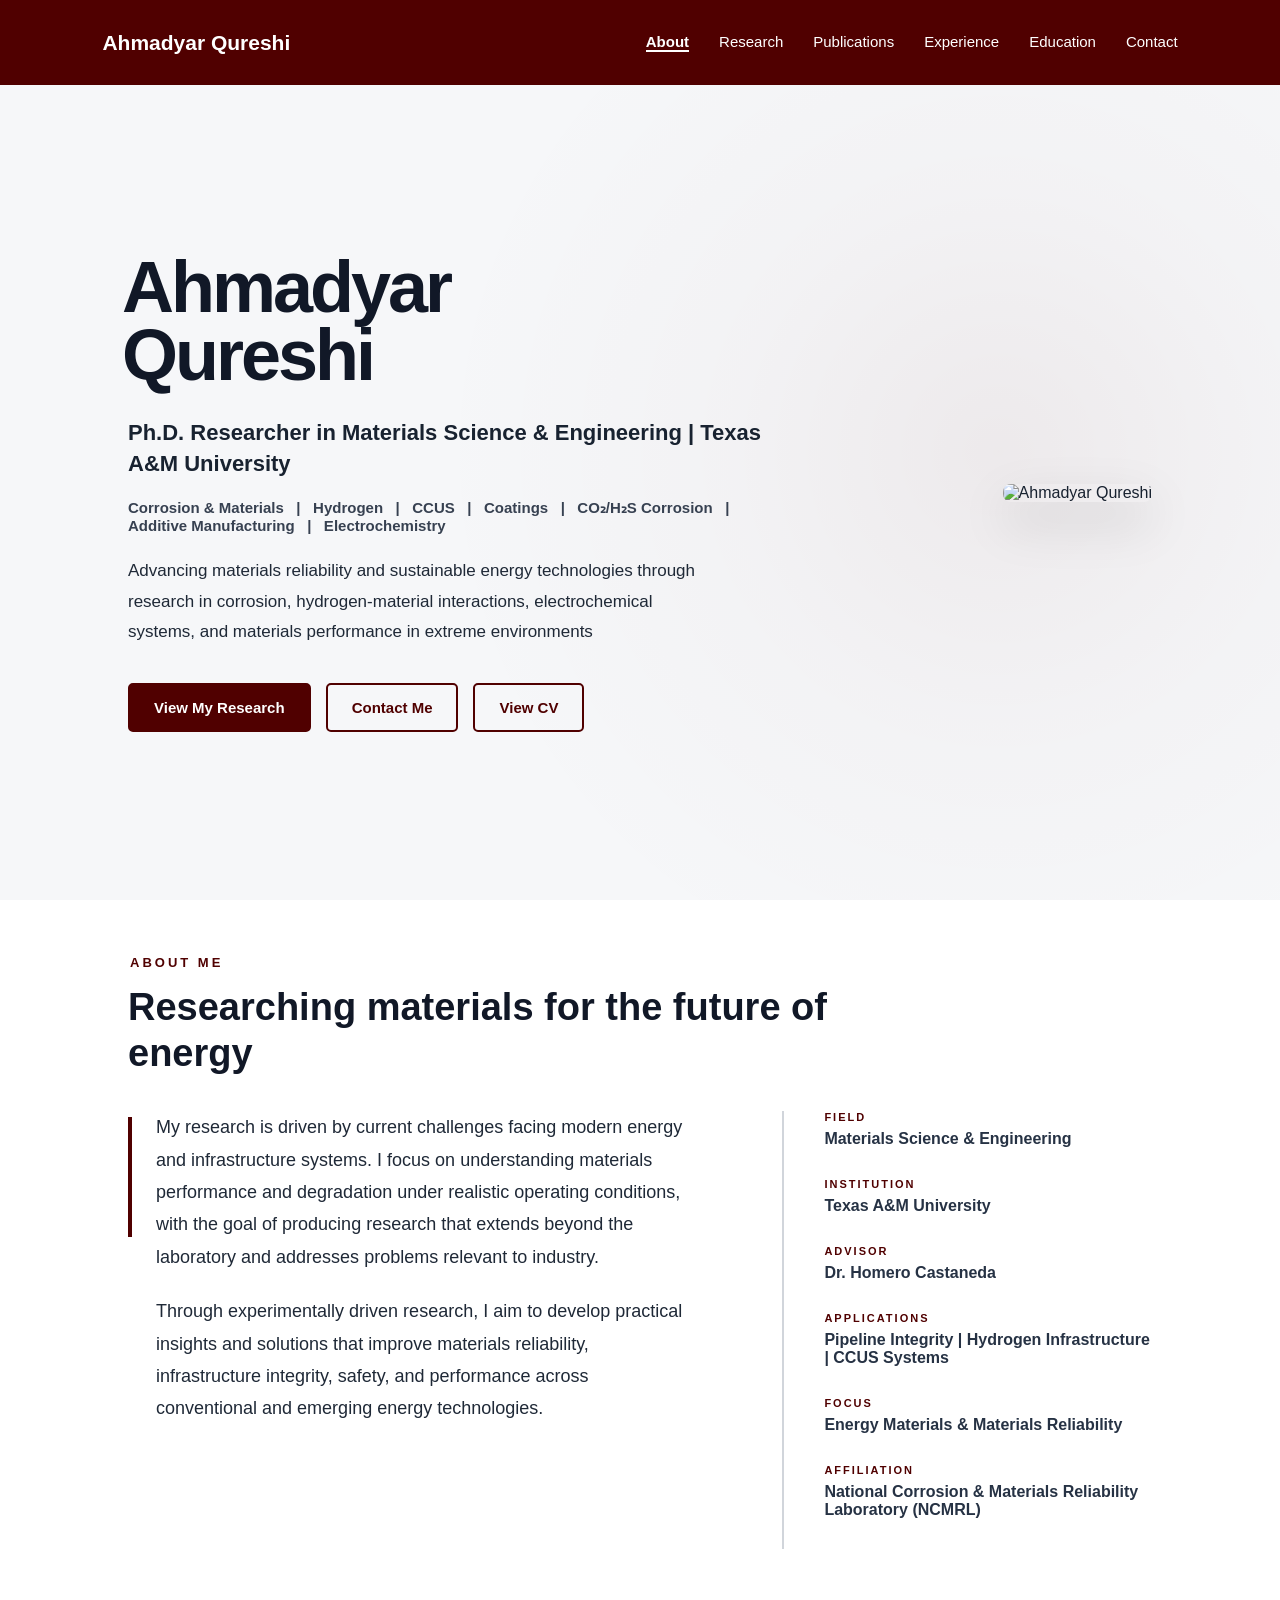
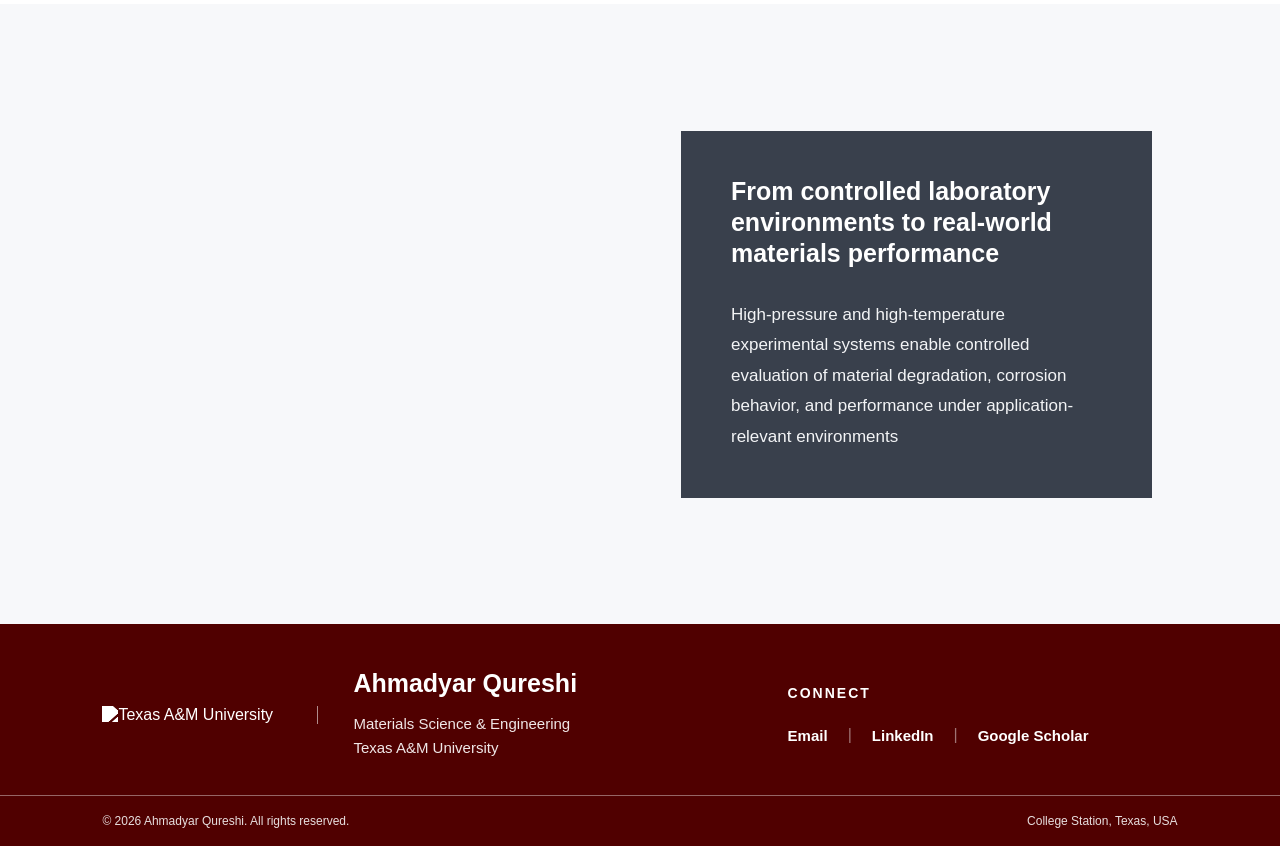
==== index.html @ 93cbf37c "Initial portfolio website" ====
<!DOCTYPE html>
<html lang="en">

<head>
    <meta charset="UTF-8">
    <meta name="viewport" content="width=device-width, initial-scale=1.0">

    <title>Ahmadyar Qureshi | Materials Science & Engineering</title>

    <link rel="stylesheet" href="style.css">
</head>

<body>

    <!-- Navigation -->
    <nav>
        <div class="logo">
    <a href="index.html">Ahmadyar Qureshi</a>
</div>

<div class="nav-links">
    <a href="#about" class="active">About</a>
    <a href="research.html">Research</a>
    <a href="publications.html">Publications</a>
    <a href="experience.html">Experience</a>
    <a href="education.html">Education</a>
    <a href="contact.html">Contact</a>
</div>
<button class="menu-toggle" onclick="toggleMenu()" aria-label="Open navigation menu">
    ☰
</button>
    </nav>


    <!-- Home / Hero Section -->
    <main class="hero">

        <div class="hero-text">

            

            <h1>Ahmadyar<br>Qureshi</h1>

            <h2>
                Ph.D. Researcher in Materials Science & Engineering | Texas A&M University
            </h2>

            

            <p class="fields">
                Corrosion & Materials &nbsp; | &nbsp;
                Hydrogen &nbsp; | &nbsp;
                CCUS &nbsp; | &nbsp;
                Coatings &nbsp; | &nbsp;
                CO₂/H₂S Corrosion &nbsp; | &nbsp;
                Additive Manufacturing &nbsp; | &nbsp;
                Electrochemistry
                 
            </p>

            <p class="description">
                Advancing materials reliability and sustainable energy
                technologies through research in corrosion, hydrogen-material
                interactions, electrochemical systems, and materials performance
                in extreme environments
            </p>

            <div class="buttons">
    <a href="research.html" class="primary-button">View My Research</a>

    <a href="contact.html" class="secondary-button">Contact Me</a>

    <a href="documents/Ahmadyar-Qureshi-CV.pdf"
       class="secondary-button"
       target="_blank">
        View CV
    </a>
</div>

        </div>


        <div class="hero-image">
            <img src="images/profile.jpg.jpeg"
                 alt="Ahmadyar Qureshi">
        </div>

    </main>
<!-- About Section -->
<section id="about" class="about">

    <div class="section-heading">
        <p class="section-label">ABOUT ME</p>
        <h2>Researching materials for the future of energy</h2>
    </div>

   <div class="about-content">

    <div class="about-main">

        <div class="about-statement">
            <p>
                My research is driven by current challenges facing modern energy and
                infrastructure systems. I focus on understanding materials performance
                and degradation under realistic operating conditions, with the goal of
                producing research that extends beyond the laboratory and addresses
                problems relevant to industry.
            </p>

            <p>
                Through experimentally driven research, I aim to develop practical insights
                and solutions that improve materials reliability, infrastructure integrity,
                safety, and performance across conventional and emerging energy technologies.
            </p>
        </div>

    </div>

        <div class="about-details">

            <div class="detail">
                <span>FIELD</span>
                <p>Materials Science & Engineering</p>
            </div>

            <div class="detail">
                <span>INSTITUTION</span>
                <p>Texas A&M University</p>
            </div>
<div class="detail">
    <span>ADVISOR</span>
    <p>Dr. Homero Castaneda</p>
</div>
  <div class="detail">
    <span>APPLICATIONS</span>
    <p>Pipeline Integrity | Hydrogen Infrastructure | CCUS Systems</p>
</div>

<div class="detail">
    <span>FOCUS</span>
    <p>Energy Materials & Materials Reliability</p>
</div>

<div class="detail">
    <span>AFFILIATION</span>
    <p>
        <a href="https://www.tamucorrosionlab.com/"
           target="_blank"
           rel="noopener noreferrer"
           class="affiliation-link">
            National Corrosion & Materials Reliability Laboratory (NCMRL)
        </a>
    </p>
</div>
    </div>

</section>
<section class="industry-feature">

    <div class="industry-overlay">

        

        <h2>
            From controlled laboratory environments to real-world materials performance
        </h2>

        <p class="industry-description">
            High-pressure and high-temperature experimental systems enable controlled
    evaluation of material degradation, corrosion behavior, and performance
    under application-relevant environments
        </p>

    </div>

</section>
<!-- Footer -->
<footer class="footer">

    <div class="footer-main">

        <div class="footer-brand">

            <div class="footer-logo">
                <img src="images/tamu-logo.png" alt="Texas A&M University">
            </div>

            <div class="footer-brand-text">
                <h3>Ahmadyar Qureshi</h3>
                <p>Materials Science & Engineering</p>
                <p>Texas A&M University</p>
            </div>

        </div>

        <div class="footer-connect">

            <p class="footer-title">CONNECT</p>

            <div class="footer-links">

                <a href="mailto:ahmadyar@tamu.edu">
                    Email
                </a>

                <span>|</span>

                <a href="https://www.linkedin.com/in/ahmadyar-qureshi/"
                   target="_blank"
                   rel="noopener noreferrer">
                    LinkedIn
                </a>

                <span>|</span>

                <a href="https://scholar.google.com/citations?user=AeHmugYAAAAJ&hl=en"
                   target="_blank"
                   rel="noopener noreferrer">
                    Google Scholar
                </a>

            </div>

        </div>

    </div>

    <div class="footer-bottom">

        <p>© 2026 Ahmadyar Qureshi. All rights reserved.</p>

        <p>College Station, Texas, USA</p>

    </div>

</footer>

<script>
    function toggleMenu() {
        document.querySelector('.nav-links').classList.toggle('open');
    }
</script>
<button id="backToTop" aria-label="Back to top">↑</button>
<script>
const backToTop = document.getElementById("backToTop");

window.addEventListener("scroll", function () {
    if (window.scrollY > 400) {
        backToTop.classList.add("show");
    } else {
        backToTop.classList.remove("show");
    }
});

backToTop.addEventListener("click", function () {
    window.scrollTo({
        top: 0,
        behavior: "smooth"
    });
});
</script>
</body>
</html>
---- style.css ----
/* ---------- Basic Setup ---------- */

* {
    margin: 0;
    padding: 0;
    box-sizing: border-box;
}

html {
    scroll-behavior: smooth;
}

body {
    font-family: Arial, Helvetica, sans-serif;
    background: #f7f8fa;
    color: #182230;
}


/* ---------- Navigation ---------- */

nav {
    height: 85px;
    display: flex;
    align-items: center;
    justify-content: space-between;
    padding: 0 8%;
    background: #500000;
    color: white;
    border-bottom: 1px solid #e5e7eb;
}

.logo {
    font-size: 21px;
    font-weight: 700;
    color: #500000;
}

.nav-links {
    display: flex;
    gap: 30px;
}

.nav-links a {
    text-decoration: none;
    color: #374151;
    font-size: 15px;
    font-weight: 500;
    transition: 0.2s;
}

.nav-links a:hover {
    color: #500000;
}
.nav-links a.active {
    color: #500000;
    font-weight: 700;
}

/* ---------- Hero Section ---------- */

.hero {
    min-height: calc(100vh - 85px);
    display: flex;
    align-items: center;
    justify-content: space-between;
    padding: 70px 10%;
    gap: 80px;

    background:
        radial-gradient(
            circle at 78% 45%,
            rgba(80, 0, 0, 0.055) 0%,
            rgba(80, 0, 0, 0.02) 25%,
            transparent 52%
        ),
        #f6f7f9;
}
.hero-text {
    max-width: 650px;
    padding-left: 0;
}

.hero-text > * {
    margin-left: 0;
}
.intro {
    color: #500000;
    font-size: 14px;
    font-weight: 700;
    letter-spacing: 3px;
    margin-bottom: 15px;
}

.hero h1 {
    font-size: 72px;
    line-height: 0.95;
    letter-spacing: -3px;
    margin-bottom: 28px;
    color: #111827;
    transform: translateX(-6px);
}

.hero h2 {
    font-size: 22px;
    line-height: 1.4;
    font-weight: 600;
    margin-bottom: 20px;
}

.university {
    font-size: 18px;
    color: #500000;
    font-weight: 600;
    margin-bottom: 30px;
}

.fields {
    font-size: 15px;
    font-weight: 600;
    margin-bottom: 22px;
    color: #374151;
}

.description {
    max-width: 590px;
    font-size: 17px;
    line-height: 1.8;
    color: #1f2937;
}


/* ---------- Buttons ---------- */

.buttons {
    display: flex;
    gap: 15px;
    margin-top: 35px;
}

.buttons a {
    text-decoration: none;
    padding: 14px 24px;
    border-radius: 5px;
    font-size: 15px;
    font-weight: 600;
}

.primary-button {
    background: #500000;
    color: white;
    border: 2px solid #500000;
}

.primary-button:hover {
    background: #730000;
    border-color: #730000;
}

.secondary-button {
    color: #500000;
    border: 2px solid #500000;
}

.secondary-button:hover {
    background: #500000;
    color: white;
}


/* ---------- Profile Image ---------- */

.hero-image {
    flex-shrink: 0;
}

.hero-image img {
    width: 390px;
    height: 500px;
    object-fit: cover;
    object-position: center top;
    border-radius: 8px;
    box-shadow: 0 20px 50px rgba(0, 0, 0, 0.15);
}
/* ---------- About Section ---------- */

.about {
    background: white;
    padding: 55px 10%;
}
.about-statement {
    position: relative;
    padding-left: 28px;
}

.about-statement::before {
    content: "";
    position: absolute;
    left: 0;
    top: 6px;
    width: 4px;
    height: 120px;
    background: #500000;
}
.section-heading {
    max-width: 750px;
    margin-bottom: 35px;
}

.section-label {
    color: #500000;
    font-size: 13px;
    font-weight: 700;
    letter-spacing: 3px;
    margin-bottom: 15px;
}

.section-heading h2 {
    font-size: 38px;
    line-height: 1.2;
    color: #111827;
}

.about-content {
    display: grid;
    grid-template-columns: 1.5fr 1fr;
    gap: 100px;
}

.about-main p {
    font-size: 18px;
    line-height: 1.8;
    color: #1f2937;
    margin-bottom: 22px;
}

.about-details {
    border-left: 2px solid #e5e7eb;
    padding-left: 40px;
}

.detail {
    margin-bottom: 30px;
}

.detail span {
    display: block;
    color: #500000;
    font-size: 11px;
    font-weight: 700;
    letter-spacing: 2px;
    margin-bottom: 7px;
}

.detail p {
    font-size: 16px;
    font-weight: 600;
    color: #263244;
    
}
/* ===== INDUSTRIAL RESEARCH FEATURE ===== */

.industry-feature {
    min-height: 620px;
    background-image: url("images/industrial-research.jpeg");
    background-size: cover;
    background-position: center;
    position: relative;
    display: flex;
    align-items: center;
    justify-content: flex-end;
    padding: 70px 10%;
}

.industry-overlay {
    width: 52%;
    max-width: 700px;
    background: rgba(17, 24, 39, 0.86);
    padding: 55px 60px;
    color: white;
}

.industry-label {
    color: #ffffff;
    font-size: 12px;
    font-weight: 700;
    letter-spacing: 3px;
    margin-bottom: 18px;
}
.industry-overlay h2 {
    font-size: 25px;
    line-height: 1.25;
    margin-bottom: 30px;
    color: white;
}
.industry-overlay {
    width: 46%;
    max-width: 620px;
    background: rgba(17, 24, 39, 0.82);
    padding: 45px 50px;
    color: white;
}

.industry-description {
    font-size: 17px;
    line-height: 1.8;
    color: #f3f4f6;
}
/* ===== RESEARCH PAGE HERO ===== */

.research-hero {
    position: relative;
    min-height: 520px;
    overflow: hidden;
    background: #ffffff;
}

.research-hero-visual {
    position: absolute;
    inset: 0;
    z-index: 1;
}

.research-hero-visual img {
    width: 100%;
    height: 100%;
    object-fit: cover;
    object-position: center;
    display: block;
}

.research-hero-text {
    position: relative;
    z-index: 2;
    width: 42%;
    padding: 105px 0 80px 5%;
}

.research-hero-label {
    color: #500000;
    font-size: 12px;
    font-weight: 700;
    letter-spacing: 3px;
    margin-bottom: 16px;
}

.research-hero h1 {
    font-size: 58px;
    line-height: 1;
    color: #111827;
    margin-bottom: 24px;
}

.research-hero-text > p:last-child {
    max-width: 460px;
    font-size: 18px;
    line-height: 1.7;
    color: #1f2937;
}
/* ---------- Separate Page Header ---------- */

.logo a {
    text-decoration: none;
    color: #500000;
}

.page-header {
    padding: 120px 10% 80px;
    min-height: 420px;
    background: #f7f8fa;
}

.page-header h1 {
    font-size: 70px;
    color: #111827;
    margin: 10px 0 25px;
}

.page-header > p:last-child {
    max-width: 650px;
    font-size: 19px;
    line-height: 1.7;
    color: #5b6472;
}
/* ==================================================
   RESEARCH AREAS
================================================== */

.research-areas {
    padding: 65px 7% 35px;
    background: #ffffff;
}


/* Section Heading */

.research-areas-heading {
    margin-bottom: 34px;
}

.research-areas-heading h2 {
    font-size: 40px;
    line-height: 1.1;
    color: #111827;
    margin: 0;
}


/* ==================================================
   2 x 2 RESEARCH GRID
================================================== */

.research-focus-grid {
    display: grid;
    grid-template-columns: repeat(2, 1fr);

    border-top: 1px solid #d7dce2;
    border-bottom: 1px solid #d7dce2;
}


/* Individual Research Area */

.research-focus-card {
    position: relative;

    min-height: 330px;

    padding: 55px 65px 48px 0;

    display: flex;
    flex-direction: column;

    overflow: hidden;
}


/* Right Column */

.research-focus-card:nth-child(even) {
    padding-left: 65px;

    border-left: 1px solid #d7dce2;
}


/* Divider Between Top and Bottom Rows */

.research-focus-card:nth-child(1),
.research-focus-card:nth-child(2) {
    border-bottom: 1px solid #d7dce2;
}


/* ==================================================
   MAROON ACCENT
================================================== */

.research-focus-card::before {
    content: "";

    display: block;

    width: 60px;
    height: 4px;

    background: #500000;

    margin-bottom: 32px;
}


/* ==================================================
   LARGE BACKGROUND NUMBERS
================================================== */

.focus-number {
    position: absolute;

    top: 25px;
    right: 45px;

    font-size: 92px;
    line-height: 1;

    font-weight: 700;

    color: rgba(80, 0, 0, 0.055);

    pointer-events: none;
}


/* ==================================================
   RESEARCH AREA TITLES
================================================== */
.focus-description {
    position: relative;
    z-index: 1;
    max-width: 570px;

    font-size: 16px;
    line-height: 1.65;
    font-weight: 400;

    color: #1f2937;

    margin: 0 0 20px;
}
.research-focus-card h3 {
    position: relative;
    z-index: 1;

    max-width: 620px;

    font-size: 30px;
    line-height: 1.18;

    font-weight: 700;

    color: #182230;

    margin: 0 0 28px;
}


/* ==================================================
   TECHNICAL KEYWORDS
================================================== */

.focus-keywords {
    position: relative;
    z-index: 1;
    max-width: 650px;

    font-size: 15px;
    line-height: 1.8;
    font-weight: 600;

    color: #1f2937;

    margin-bottom: 28px;
}

.focus-keywords span {
    color: #500000;
    margin: 0 7px;
}

/* ==================================================
   EXPLORE RESEARCH LINK
================================================== */

.selected-work-link {
    position: relative;
    z-index: 1;

    display: inline-flex;
    align-items: center;

    width: fit-content;

    margin-top: auto;

    color: #500000;

    font-size: 13px;
    font-weight: 700;

    letter-spacing: 1.5px;
    text-transform: uppercase;

    text-decoration: none;

    transition:
        transform 0.2s ease,
        opacity 0.2s ease;
}

.selected-work-link:hover {
    transform: translateX(5px);
    opacity: 0.7;
}


/* Smooth Scroll */

html {
    scroll-behavior: smooth;
}


/* ==================================================
   RESEARCH AREAS RESPONSIVE
================================================== */

@media screen and (max-width: 900px) {

    .research-areas {
        padding: 55px 7%;
    }

    .research-areas-heading {
        margin-bottom: 28px;
    }

    .research-areas-heading h2 {
        font-size: 34px;
    }

    .research-focus-grid {
        grid-template-columns: 1fr;
    }

    .research-focus-card,
    .research-focus-card:nth-child(even) {
        min-height: 240px;

        padding: 38px 25px 34px 0;

        border-left: none;
        border-bottom: 1px solid #d7dce2;
    }

    .research-focus-card:last-child {
        border-bottom: none;
    }

    .research-focus-card::before {
        width: 48px;
        margin-bottom: 25px;
    }

    .focus-number {
        top: 22px;
        right: 10px;

        font-size: 70px;
    }

    .research-focus-card h3 {
        max-width: 80%;

        font-size: 24px;

        margin-bottom: 20px;
    }

    .focus-keywords {
        font-size: 13px;
        margin-bottom: 25px;
    }
}
/* Research Expertise */

.research-expertise {
    display: flex;
    flex-wrap: wrap;
    align-items: center;
    gap: 7px;
    font-size: 14px;
    line-height: 1.8;
    font-weight: 600;
    color: #263244;
}

.research-expertise span {
    color: #500000;
    font-weight: 400;
}
/* ---------- Selected Projects ---------- */

.projects {
    padding: 75px 7%;
    background: #ffffff;
}

/* Section heading */

.projects-heading {
    max-width: 720px;
    margin-bottom: 45px;
}

.projects-heading h2 {
    font-size: 40px;
    line-height: 1.15;
    color: #111827;
    margin: 10px 0 15px;
}

.projects-heading > p:last-child {
    max-width: 650px;
    font-size: 16px;
    line-height: 1.65;
    color: #5b6472;
}


/* Individual project */

.project {
    display: grid;
    grid-template-columns: 1.2fr 0.8fr;
    gap: 55px;
    align-items: center;

    padding: 45px 0;

    border-top: 1px solid #dfe3e8;

    scroll-margin-top: 110px;
}

.project:last-child {
    border-bottom: 1px solid #dfe3e8;
}


/* Alternate image/text position */

.project.reverse {
    grid-template-columns: 0.8fr 1.2fr;
}

.project.reverse .project-visual {
    order: 2;
}

.project.reverse .project-info {
    order: 1;
}


/* Project images */

.project-visual {
    width: 100%;
    min-height: 390px;

    background: #ffffff;

    display: flex;
    justify-content: center;
    align-items: center;

    overflow: hidden;
}

.project-visual img {
    width: 100%;
    height: 390px;

    object-fit: contain;

    display: block;
}


/* Project information */

.project-info {
    max-width: 540px;
}

.project-number {
    color: #500000;

    font-size: 12px;
    font-weight: 700;

    letter-spacing: 2.5px;

    margin-bottom: 12px;
}

.project-info h3 {
    font-size: 29px;
    line-height: 1.2;

    color: #182230;

    margin-bottom: 16px;
}

.project-info > p:not(.project-number) {
    font-size: 16px;
    line-height: 1.7;

    color: #5b6472;

    margin-bottom: 20px;
}


/* Technical keywords */

.project-tech {
    font-size: 13px;
    font-weight: 600;

    line-height: 1.9;

    color: #263244;
}

.project-tech span {
    color: #500000;

    margin: 0 5px;
}

/* ---------- Research Focus ---------- */

.research-areas {
    padding: 70px 7% 75px;
    background: #ffffff;
}

.research-areas-heading {
    max-width: 760px;
    margin-bottom: 42px;
}

.research-areas-heading .section-label {
    color: #500000;
    font-size: 12px;
    font-weight: 700;
    letter-spacing: 3px;
    margin-bottom: 14px;
}

.research-areas-heading h2 {
    font-size: 40px;
    line-height: 1.15;
    color: #111827;
    margin-bottom: 14px;
}

.research-areas-heading > p:last-child {
    font-size: 16px;
    line-height: 1.65;
    color: #5b6472;
    max-width: 700px;
}


/* Four research areas */

.research-focus-grid {
    display: grid;
    grid-template-columns: repeat(2, 1fr);
    border-top: 1px solid #dfe3e8;
    border-left: 1px solid #dfe3e8;
}


/* Individual area */

.research-focus-card {
    position: relative;

    min-height: 275px;
    padding: 34px 38px 32px;

    border-right: 1px solid #dfe3e8;
    border-bottom: 1px solid #dfe3e8;

    display: flex;
    flex-direction: column;

    transition: background 0.25s ease;
}

.research-focus-card:hover {
    background: #f8f8f8;
}


/* Area number */

.focus-number {
    display: block;

    color: #500000;

    font-size: 12px;
    font-weight: 700;
    letter-spacing: 2px;

    margin-bottom: 18px;
}


/* Area title */

.research-focus-card h3 {
    font-size: 25px;
    line-height: 1.2;

    color: #182230;

    margin-bottom: 13px;
}


/* Area description */

.research-focus-card > p {
    max-width: 560px;

    font-size: 15px;
    line-height: 1.65;

    color: #5b6472;

    margin-bottom: 18px;
}


/* Technical keywords */

.focus-keywords {
    font-size: 12px;
    font-weight: 600;
    line-height: 1.7;

    color: #263244;

    margin-bottom: 25px;
}

.focus-keywords span {
    color: #500000;
    margin: 0 4px;
}


/* Selected work link */

.selected-work-link {
    display: inline-flex;
    align-items: center;

    width: fit-content;

    margin-top: auto;

    color: #500000;

    font-size: 12px;
    font-weight: 700;
    letter-spacing: 1.4px;
    text-transform: uppercase;

    text-decoration: none;

    border-bottom: 1px solid #500000;

    padding-bottom: 4px;

    transition: gap 0.2s ease, opacity 0.2s ease;
}

.selected-work-link:hover {
    opacity: 0.7;
}


/* Smooth project jump */

html {
    scroll-behavior: smooth;
}


/* ---------- Research Focus Responsive ---------- */

@media screen and (max-width: 900px) {

    .research-areas {
        padding: 55px 7% 60px;
    }

    .research-areas-heading {
        margin-bottom: 32px;
    }

    .research-areas-heading h2 {
        font-size: 34px;
    }

    .research-focus-grid {
        grid-template-columns: 1fr;
    }

    .research-focus-card {
        min-height: auto;
        padding: 30px;
    }

    .research-focus-card h3 {
        font-size: 23px;
    }
}
/* ---------- Selected Projects Responsive ---------- */

@media screen and (max-width: 900px) {

    .projects {
        padding: 60px 7%;
    }

    .projects-heading {
        margin-bottom: 35px;
    }

    .project,
    .project.reverse {
        grid-template-columns: 1fr;
        gap: 28px;

        padding: 40px 0;
    }

    .project.reverse .project-visual,
    .project.reverse .project-info {
        order: initial;
    }

    .project-visual {
        min-height: auto;
    }

    .project-visual img {
        height: auto;
        max-height: 430px;
    }

    .project-info {
        max-width: none;
    }

    .project-info h3 {
        font-size: 26px;
    }
}
/* ---------- Publications ---------- */

.publication-section {
    padding: 40px 10% 120px;
    background: white;
}

.pub-number {
    color: #500000;
    font-size: 14px;
    font-weight: 700;
    letter-spacing: 1px;
    transform: translateY(6px);
}

.publication {
    display: grid;
    grid-template-columns: 100px 1fr;
    gap: 30px;
    align-items: start;
    padding: 38px 0;
    border-bottom: 1px solid #e1e4e8;
}


.pub-content {
    max-width: 900px;
}

.pub-type {
    color: #500000;
    font-size: 11px;
    font-weight: 700;
    letter-spacing: 1.8px;
    margin-bottom: 10px;
}

.pub-content h2 {
    font-size: 22px;
    line-height: 1.4;
    color: #182230;
    margin-bottom: 12px;
}

.pub-authors {
    color: #667085;
    font-size: 14px;
    line-height: 1.7;
    margin-bottom: 15px;
}

.pub-authors strong {
    color: #500000;
}

.pub-content a {
    color: #500000;
    text-decoration: none;
    font-size: 13px;
    font-weight: 700;
}

.pub-content a:hover {
    text-decoration: underline;
}
/* ---------- Experience ---------- */

.experience-section {
    padding: 40px 10% 120px;
    background: white;
}

.experience-item {
    display: grid;
    grid-template-columns: 220px 1fr;
    gap: 65px;
    padding: 55px 0;
    border-top: 1px solid #dfe3e8;
}

.experience-item:last-child {
    border-bottom: 1px solid #dfe3e8;
}

.experience-date span {
    color: #500000;
    font-size: 12px;
    font-weight: 700;
    letter-spacing: 1.5px;
}

.experience-content {
    max-width: 850px;
}

.experience-content h2 {
    font-size: 27px;
    color: #182230;
    margin-bottom: 7px;
}

.experience-content h3 {
    font-size: 17px;
    color: #500000;
    margin-bottom: 5px;
}

.experience-location {
    font-size: 14px !important;
    color: #8a919c !important;
    margin-bottom: 20px !important;
}

.experience-content > p {
    font-size: 16px;
    line-height: 1.8;
    color: #5b6472;
    margin-bottom: 22px;
}

.experience-skills {
    font-size: 13px;
    font-weight: 600;
    line-height: 1.9;
    color: #263244;
}

.experience-skills span {
    color: #500000;
    margin: 0 5px;
}
/* ---------- Mobile ---------- */
/* ---------- Education ---------- */

.education-section {
    padding: 40px 10% 120px;
    background: white;
}

.education-item {
    display: grid;
    grid-template-columns: 220px 1fr;
    gap: 65px;
    padding: 55px 0;
    border-top: 1px solid #dfe3e8;
}

.education-item:last-child {
    border-bottom: 1px solid #dfe3e8;
}

.education-date span {
    color: #500000;
    font-size: 12px;
    font-weight: 700;
    letter-spacing: 1.5px;
}

.education-content {
    max-width: 850px;
}

.education-content h2 {
    font-size: 27px;
    color: #182230;
    margin-bottom: 7px;
}

.education-content h3 {
    font-size: 17px;
    color: #500000;
    margin-bottom: 5px;
}

.education-location {
    font-size: 14px !important;
    color: #8a919c !important;
    margin-bottom: 20px !important;
}

.education-content > p {
    font-size: 16px;
    line-height: 1.8;
    color: #5b6472;
    margin-bottom: 22px;
}

.education-highlight,
.education-achievements {
    font-size: 13px;
    font-weight: 700;
    color: #263244;
}

.education-achievements span {
    color: #500000;
    margin: 0 7px;
}
/* ---------- Contact ---------- */

.contact-section {
    padding: 40px 10% 120px;
    background: white;
}

.contact-intro {
    max-width: 720px;
    margin-bottom: 60px;
}

.contact-intro p {
    font-size: 18px;
    line-height: 1.8;
    color: #5b6472;
}

.contact-links {
    border-top: 1px solid #dfe3e8;
}

.contact-item {
    display: flex;
    align-items: center;
    justify-content: space-between;
    padding: 35px 0;
    border-bottom: 1px solid #dfe3e8;
    text-decoration: none;
    transition: 0.2s;
}

.contact-item span {
    display: block;
    color: #500000;
    font-size: 11px;
    font-weight: 700;
    letter-spacing: 2px;
    margin-bottom: 8px;
}

.contact-item h2 {
    color: #182230;
    font-size: 22px;
    font-weight: 600;
}

.contact-arrow {
    color: #500000;
    font-size: 28px;
    transition: 0.2s;
}

.contact-item:hover h2 {
    color: #500000;
}

.contact-item:hover .contact-arrow {
    transform: translateX(7px);
}
/* ---------- Footer ---------- */

.footer {
    background: rgb(80, 0, 0);
    color: white;
    padding: 40px 8% 25px;
}

.footer-main {
    display: flex;
    justify-content: space-between;
    align-items: center;
    gap: 70px;
    padding-bottom: 35px;
}

.footer-brand {
    display: flex;
    align-items: center;
    gap: 35px;
}

.footer-logo {
    padding-right: 35px;
    border-right: 1px solid rgba(255, 255, 255, 0.55);
}

.footer-logo img {
    width: 180px;
    height: auto;
    display: block;
    filter: brightness(0) invert(1);
}

.footer-brand-text h3 {
    font-size: 25px;
    margin-bottom: 14px;
    color: white;
}

.footer-brand-text p {
    font-size: 15px;
    line-height: 1.6;
    color: #f0e7e7;
}

.footer-connect {
    min-width: 390px;
}

.footer-title {
    font-size: 14px;
    font-weight: 700;
    letter-spacing: 2px;
    margin-bottom: 25px;
    color: white;
}

.footer-links {
    display: flex;
    align-items: center;
    gap: 20px;
    margin: 0;
}

.footer-links a {
    color: white;
    text-decoration: none;
    font-size: 15px;
    font-weight: 600;
    transition: 0.2s;
}

.footer-links a:hover {
    opacity: 0.7;
}

.footer-links span {
    color: rgba(255, 255, 255, 0.45);
}

.footer-bottom {
    display: flex;
    justify-content: space-between;
    align-items: center;
    padding-top: 25px;
    margin: 0;
    border-top: 1px solid rgba(255, 255, 255, 0.4);
}

.footer-bottom p {
    color: #e7dede;
    font-size: 12px;
}
/* ---------- Technical Expertise ---------- */

.technical-expertise {
    padding: 90px 10% 100px;
    background: #f7f8fa;
}

.expertise-heading {
    margin-bottom: 50px;
}

.expertise-heading h2 {
    font-size: 34px;
    color: #182230;
}

.expertise-grid {
    display: grid;
    grid-template-columns: repeat(3, 1fr);
    gap: 55px;
}

.expertise-column {
    border-top: 2px solid #500000;
    padding-top: 25px;
}

.expertise-column h3 {
    font-size: 18px;
    color: #182230;
    margin-bottom: 18px;
}

.expertise-column p {
    font-size: 14px;
    line-height: 2;
    font-weight: 600;
    color: #5b6472;
}

.expertise-column span {
    color: #500000;
    margin: 0 4px;
}
/* ---------- Mobile Navigation ---------- */

.menu-toggle {
    display: none;
    background: none;
    border: none;
    color: #500000;
    font-size: 28px;
    cursor: pointer;
}
@media (max-width: 1100px) {
    .technical-expertise {
    padding: 65px 7%;


.expertise-grid {
    grid-template-columns: 1fr;
    gap: 40px;
}

.expertise-heading h2 {
    font-size: 28px;
}
.footer {
    padding: 50px 7% 25px;
}
    
.footer-main {
    flex-direction: column;
    align-items: flex-start;
    gap: 45px;
    padding-bottom: 40px;
}

.footer-brand {
    align-items: center;
}

.footer-logo img {
    width: 85px;
}

.footer-connect {
    min-width: 0;
}

.footer-links {
    flex-wrap: wrap;
    gap: 14px;
}

.footer-bottom {
    flex-direction: column;
    align-items: flex-start;
    gap: 10px;
}

    .contact-section {
    padding: 30px 7% 75px;
}

.contact-intro {
    margin-bottom: 40px;
}

.contact-item {
    padding: 28px 0;
}

.contact-item h2 {
    font-size: 18px;
}
    .education-section {
    padding: 30px 7% 75px;
}

.education-item {
    grid-template-columns: 1fr;
    gap: 15px;
    padding: 40px 0;
}

.education-content h2 {
    font-size: 24px;
}
    .experience-section {
    padding: 30px 7% 75px;
}

.experience-item {
    grid-template-columns: 1fr;
    gap: 15px;
    padding: 40px 0;
}

.experience-content h2 {
    font-size: 24px;
}
    .projects {
    padding: 75px 7%;
}

.project {
    grid-template-columns: 1fr;
    gap: 35px;
}

.project.reverse .project-visual,
.project.reverse .project-info {
    order: initial;
}

.project-visual {
    height: 280px;
}

.projects-heading h2 {
    font-size: 34px;
}
.research-areas {
    padding: 20px 7% 75px;
}

.research-area {
    grid-template-columns: 1fr;
    gap: 15px;
}

.research-content h2 {
    font-size: 26px;
}

.page-header h1 {
    font-size: 50px;
}
    nav {
        padding: 0 5%;
    }

    .nav-links {
    display: none;
    position: absolute;
    top: 85px;
    left: 0;
    width: 100%;
    background: white;
    flex-direction: column;
    gap: 0;
    padding: 15px 7% 25px;
    border-bottom: 1px solid #e5e7eb;
    z-index: 1000;
}

.nav-links.open {
    display: flex;
}

.nav-links a {
    padding: 14px 0;
    border-bottom: 1px solid #eeeeee;
}

.menu-toggle {
    display: block;
}

    .hero {
        flex-direction: column-reverse;
        padding: 50px 7%;
        text-align: center;
        gap: 45px;
    }

    .hero h1 {
        font-size: 55px;
    }

    .hero-image img {
        width: 280px;
        height: 360px;
    }

    .buttons {
        justify-content: center;
    }
    .about {
    padding: 75px 7%;
}

.section-heading h2 {
    font-size: 34px;
}

.about-content {
    grid-template-columns: 1fr;
    gap: 45px;
}

.about-details {
    border-left: none;
    border-top: 2px solid #e5e7eb;
    padding-left: 0;
    padding-top: 30px;
}
}
}
/* ===== MOBILE NAV FIX ===== */

@media screen and (max-width: 1200px) {

    nav {
        padding: 0 7%;
        position: relative;
    }

    .nav-links {
        display: none !important;
        position: absolute;
        top: 85px;
        left: 0;
        width: 100%;
        background: white;
        flex-direction: column;
        gap: 0;
        padding: 15px 7% 25px;
        border-bottom: 1px solid #e5e7eb;
        z-index: 1000;
    }

    .nav-links.open {
        display: flex !important;
    }

    .nav-links a {
        padding: 14px 0;
        border-bottom: 1px solid #eeeeee;
    }

    .menu-toggle {
        display: block !important;
        background: none;
        border: none;
        color: #500000;
        font-size: 30px;
        cursor: pointer;
        margin-left: auto;
    }
}
/* FINAL RESEARCH AREA TEXT OVERRIDE */

.research-focus-card .focus-description {
    color: #1f2937 !important;
    font-size: 17px !important;
    line-height: 1.65;
}

.research-focus-card .focus-keywords {
    color: #1f2937 !important;
    font-size: 16px !important;
    font-weight: 600;
}

.research-focus-card .focus-keywords span {
    color: #500000 !important;
}
/* FINAL SELECTED RESEARCH PROJECT STYLING */

/* Project description */
.project-info > p:not(.project-number) {
    font-size: 17px !important;
    line-height: 1.65;
    color: #1f2937 !important;
    margin-bottom: 20px;
}

/* Project technical terms */
.project-tech {
    font-size: 16px !important;
    line-height: 1.8;
    font-weight: 600;
    color: #1f2937 !important;
}

.project-tech span {
    color: #500000 !important;
    margin: 0 7px;
}

/* Remove white space around project images */
.project-visual {
    width: 100%;
    min-height: 0 !important;
    background: transparent !important;
    display: block !important;
    overflow: hidden;
}

.project-visual img {
    width: 100%;
    height: auto !important;
    max-height: none !important;
    object-fit: unset !important;
    display: block;
}
/* =========================================
   RESEARCH IMAGE LIGHTBOX
========================================= */

.project-visual img {
    cursor: zoom-in;
}

.image-lightbox {
    position: fixed;
    inset: 0;
    z-index: 9999;

    display: none;
    align-items: center;
    justify-content: center;

    padding: 45px;

    background: rgba(0, 0, 0, 0.82);
}

.image-lightbox.open {
    display: flex;
}

.image-lightbox img {
    max-width: 92vw;
    max-height: 90vh;

    width: auto;
    height: auto;

    object-fit: contain;

    background: white;

    box-shadow: 0 15px 50px rgba(0, 0, 0, 0.35);

    cursor: default;
}

.lightbox-close {
    position: fixed;
    top: 22px;
    right: 32px;

    border: none;
    background: none;

    color: white;
    font-size: 46px;
    line-height: 1;

    cursor: pointer;
    z-index: 10000;
}
.project-tech .tech-item {
    color: #1f2937 !important;
    margin: 0 !important;
    white-space: nowrap;
}

.project-tech .tech-item:not(.last) {
    margin-right: 7px !important;
}

.project-tech .tech-item:not(.last)::first-letter {
    color: inherit;
}
.project-tech .tech-item {
    display: inline-block;
    color: #1f2937 !important;
    margin: 0 7px 0 0 !important;
    white-space: nowrap;
}

.project-tech .tech-item b {
    color: #500000;
    margin-left: 7px;
}
/* Tighten transition into Selected Research */

.projects {
    padding-top: 45px !important;
}

.projects-heading {
    margin-bottom: 20px !important;
}

.projects-heading h2 {
    margin-bottom: 0 !important;
}
/* Reduce gap before Selected Research */

.research-areas {
    padding-bottom: 15px !important;
}

.projects {
    padding-top: 25px !important;
}

.projects-heading {
    margin-bottom: 20px !important;
}
/* Affiliation link */

.affiliation-link {
    color: #263244;
    text-decoration: none;
    transition: color 0.2s ease;
}

.affiliation-link:hover {
    color: #500000;
    text-decoration: underline;
}
/* Maroon navigation header */

nav {
    background: #500000;
    border-bottom: none;
}

.logo,
.logo a {
    color: #ffffff !important;
}

.nav-links a {
    color: #ffffff;
}

.nav-links a:hover {
    color: #ffffff;
    opacity: 0.75;
}

.nav-links a.active {
    color: #ffffff;
    font-weight: 700;
    border-bottom: 2px solid #ffffff;
}
/* Publication summary spacing */

.pub-summary-label {
    color: #500000;
    font-size: 12px;
    font-weight: 700;
    letter-spacing: 1px;
    margin-top: 22px;
    margin-bottom: 10px;
}

.pub-summary {
    line-height: 1.6;
    margin-top: 0 !important;
    margin-bottom: 18px;
}
/* Compact Publications Header */
.publications-page .page-header {
    min-height: 0 !important;
    padding-top: 30px !important;
    padding-bottom: 10px !important;
}
/* Publications decorative background images */

.publications-page {
    position: relative;
    overflow-x: hidden;
}

.pub-backgrounds {
    position: absolute;
    top: 0;
    left: 0;
    width: 100%;
    height: 100%;
    pointer-events: none;
    overflow: hidden;
    z-index: 0;
}

.pub-bg {
    position: absolute;
    object-fit: contain;
    opacity: 0.055;
    filter: grayscale(35%);
}

/* Hydrogen pipeline */
.bg-1 {
    width: 650px;
    top: 180px;
    right: -120px;
}

/* Molecules */
.bg-2 {
    width: 520px;
    top: 1250px;
    left: -130px;
}

/* Electrochemical cell */
.bg-3 {
    width: 380px;
    top: 2450px;
    right: -60px;
}

/* Polymer structure */
.bg-4 {
    width: 570px;
    top: 3650px;
    left: -130px;
}

/* Autoclave */
.bg-5 {
    width: 390px;
    top: 4900px;
    right: -60px;
}

/* Keep website content above background images */
.publications-page nav,
.publications-page .page-header,
.publications-page .publication-section,
.publications-page footer {
    position: relative;
    z-index: 1;
}
.publications-page {
    background: #f7f8fa;
}

.publications-page .page-header,
.publications-page .publication-section {
    background: transparent !important;
}
.pub-bg {
    opacity: 0.15 !important;

    -webkit-mask-image: radial-gradient(
        ellipse at center,
        black 35%,
        rgba(0,0,0,0.7) 55%,
        transparent 78%
    );

    mask-image: radial-gradient(
        ellipse at center,
        black 35%,
        rgba(0,0,0,0.7) 55%,
        transparent 78%
    );
}
/* Compact Experience Header */
.experience-header {
    min-height: 0 !important;
    padding-top: 30px !important;
    padding-bottom: 7.5px !important;
}

.experience-header h1 {
    margin: 0 !important;
}
/* Experience Layout */

.experience-item {
    display: grid !important;
    grid-template-columns: 0.8fr 1.4fr !important;
    gap: 80px !important;
    padding: 55px 0 !important;
    border-top: 1px solid #d7dce2;
    align-items: start;
}

.experience-meta .experience-date {
    color: #500000 !important;
    font-size: 13px !important;
    font-weight: 700;
    letter-spacing: 1.2px;
    margin: 0 0 18px;
}

.experience-meta h2 {
    color: #182230 !important;
    font-size: 27px !important;
    line-height: 1.2;
    margin: 0 0 10px;
}

.experience-meta h3 {
    color: #1f2937 !important;
    font-size: 17px !important;
    line-height: 1.45;
    font-weight: 600;
    margin: 0 0 7px;
}

.experience-meta .experience-location {
    color: #667085 !important;
    font-size: 15px !important;
    margin: 0;
}

.experience-details > p {
    color: #1f2937 !important;
    font-size: 17px !important;
    line-height: 1.65;
    margin: 0 0 22px;
}

.experience-details .experience-skills {
    color: #1f2937 !important;
    font-size: 16px !important;
    line-height: 1.8;
    font-weight: 600;
}

.experience-details .experience-skills span {
    color: #500000 !important;
    margin: 0 7px;
}
.experience-skills {
    margin-left: 0 !important;
    padding-left: 0 !important;
}

.experience-skills .skill-item {
    display: inline-block;
    white-space: nowrap;
    color: #1f2937 !important;
    margin: 0 7px 0 0 !important;
    padding: 0 !important;
}

.experience-skills .skill-item b {
    color: #500000;
    margin-left: 7px;
}
.experience-header {
    background: #ffffff !important;
}
.publications-page .page-header::after {
    content: "";
    display: block;
    height: 1px;
    background: #d7dce2;
    width: 100%;
    margin-top: 35px;
}
.experience-section {
    padding-bottom: 45px !important;
}

.technical-expertise {
    padding-top: 25px !important;
}

.expertise-heading {
    margin-top: 0 !important;
    margin-bottom: 40px !important;
}
.experience-section,
.technical-expertise {
    background: #ffffff !important;
}
/* Technical Capabilities text colors */
.technical-expertise .expertise-column h3 {
    color: #182230 !important;
}

.technical-expertise .expertise-column p {
    color: #1f2937 !important;
}
/* =========================================
   EDUCATION PAGE
   ========================================= */

/* Compact white Education header */
.education-header {
    min-height: 0 !important;
    padding-top: 45px !important;
    padding-bottom: 25px !important;
    background: #ffffff !important;
}

.education-header h1 {
    margin: 0 !important;
}


/* Education section */
.education-section {
    background: #ffffff !important;
    padding-top: 30px !important;
    padding-bottom: 60px !important;
}


/* Individual education entry */
.education-item {
    display: grid !important;
    grid-template-columns: 0.8fr 1.4fr !important;
    gap: 80px !important;
    align-items: start;

    padding: 55px 0 !important;

    border-top: none !important;
    border-bottom: 1px solid #d7dce2 !important;
}


/* Date */
.education-meta .education-date {
    color: #500000 !important;
    font-size: 13px !important;
    font-weight: 700;
    letter-spacing: 1.2px;
    margin: 0 0 18px;
}


/* Degree */
.education-meta h2 {
    color: #182230 !important;
    font-size: 27px !important;
    line-height: 1.2;
    margin: 0 0 10px;
}


/* University */
.education-meta h3 {
    color: #1f2937 !important;
    font-size: 17px !important;
    line-height: 1.45;
    font-weight: 600;
    margin: 0 0 7px;
}


/* Location */
.education-meta .education-location {
    color: #1f2937 !important;
    font-size: 15px !important;
    margin: 0;
}


/* Research / academic information */
.education-details > p {
    color: #1f2937 !important;
    font-size: 17px !important;
    line-height: 1.65;
    margin: 0 0 22px;
}


/* GPA and awards */
.education-achievements {
    color: #1f2937 !important;
    font-size: 16px !important;
    line-height: 1.8;
    font-weight: 600;
}

.education-achievements span {
    color: #500000 !important;
    margin: 0 7px;
}
.education-header::after {
    content: "";
    display: block;
    height: 1px;
    background: #d7dce2;
    margin-top: 35px;
    width: 100%;
}
/* Tighter Education spacing */

/* Less space after Education divider */
.education-section {
    padding-top: 6px !important;
}

/* Make each degree section shorter */
.education-item {
    padding-top: 35px !important;
    padding-bottom: 35px !important;
}
/* Consistent page titles */
.experience-header h1,
.education-header h1,
.publications-page .page-header h1 {
    font-family: inherit !important;
    font-size: 72px !important;
    font-weight: 700 !important;
    line-height: 1.05 !important;
    letter-spacing: -2px !important;
    color: #111827 !important;
}
/* Experience page — consistent dark text */
.experience-meta h2,
.experience-meta h3,
.experience-meta .experience-location,
.experience-details p,
.experience-skills {
    color: #1f2937 !important;
}
/* Compact footer - final override */
.footer {
    padding: 0 !important;
}

.footer-main {
    padding: 45px 8% 35px !important;
    min-height: 0 !important;
}

.footer-bottom {
    padding: 18px 8% !important;
    margin: 0 !important;
}

.footer-brand,
.footer-connect {
    margin-top: 0 !important;
    margin-bottom: 0 !important;
}
/* Academic Milestones */

.academic-milestones {
    background: #ffffff;
    padding: 45px 7% 65px;
}

.academic-milestones h2 {
    font-size: 38px;
    line-height: 1.2;
    color: #182230;
    margin: 0 0 30px;
}

.milestone-strip {
    display: grid;
    grid-template-columns: repeat(3, 1fr);
    gap: 18px;
}

.milestone-photo {
    height: 280px;
    overflow: hidden;
}

.milestone-photo img {
    width: 100%;
    height: 100%;
    object-fit: cover;
    display: block;
    transition: transform 0.3s ease;
}

.milestone-photo:hover img {
    transform: scale(1.025);
}
/* Tighten Academic Milestones spacing */
.academic-milestones {
    padding-top: 5px !important;
}

.academic-milestones h2 {
    margin-top: 0 !important;
    margin-bottom: 28px !important;
}
/* Academic milestone captions */
.milestone-photo {
    height: auto !important;
    overflow: visible !important;
}

.milestone-photo img {
    width: 100%;
    height: 280px !important;
    object-fit: cover;
}

.milestone-photo p {
    margin: 12px 0 0;
    font-size: 15px;
    font-weight: 600;
    color: #1f2937;
    line-height: 1.4;
}

.milestone-photo p span {
    color: #500000;
    margin: 0 6px;
}
/* ==================================================
   HIGHLIGHTS SLIDESHOW
================================================== */

.highlights {
    background: #fff;
    padding: 35px 7% 70px;
}

.highlights > h2 {
    font-size: 38px;
    line-height: 1.2;
    color: #182230;
    margin: 0 0 30px;
}

.highlight-slider {
    display: grid;
    grid-template-columns: 1.15fr 0.85fr;
    min-height: 430px;
    border-top: 1px solid #d7dce2;
    border-bottom: 1px solid #d7dce2;
}

/* IMAGE */

.highlight-image {
    height: 430px;
    overflow: hidden;
    background: #f3f4f6;
}

.highlight-image img {
    width: 100%;
    height: 100%;
    display: block;
    object-fit: cover;
    object-position: center;
    transition: opacity 0.35s ease;
}

/* RIGHT SIDE */

.highlight-content {
    min-width: 0;
    padding: 60px 55px 40px;
    border-left: 1px solid #d7dce2;

    display: flex;
    flex-direction: column;
    justify-content: space-between;
}

.highlight-text {
    max-width: 500px;
}

.highlight-content h3 {
    font-size: 31px;
    line-height: 1.25;
    color: #182230;
    margin: 0 0 18px;
}

.highlight-content p {
    font-size: 16px;
    line-height: 1.6;
    font-weight: 600;
    color: #1f2937;
    margin: 0;
}

.highlight-content p span {
    color: #500000;
    margin: 0 7px;
}

/* NAVIGATION */

.highlight-navigation {
    display: flex;
    align-items: center;
    gap: 16px;
    padding-top: 35px;
}

.highlight-navigation button {
    width: 42px;
    height: 42px;
    border: 1px solid #500000;
    background: transparent;
    color: #500000;
    font-size: 20px;
    cursor: pointer;
    transition: 0.2s ease;
}

.highlight-navigation button:hover {
    background: #500000;
    color: #fff;
}

#highlightCounter {
    font-size: 12px;
    font-weight: 700;
    letter-spacing: 1.5px;
    color: #6b7280;
    white-space: nowrap;
}

/* DOTS */

.highlight-dots {
    display: flex;
    align-items: center;
    gap: 7px;
    flex: 1;
}

.highlight-dot {
    width: 7px;
    height: 7px;
    padding: 0;
    border: none !important;
    border-radius: 50%;
    background: #c7cbd1 !important;
    cursor: pointer;
}

.highlight-dot.active {
    background: #500000 !important;
}

/* MOBILE */

@media screen and (max-width: 850px) {

    .highlights {
        padding: 30px 7% 50px;
    }

    .highlight-slider {
        grid-template-columns: 1fr;
    }

    .highlight-image {
        height: 350px;
    }

    .highlight-content {
        min-height: 260px;
        padding: 35px 30px 30px;
        border-left: none;
        border-top: 1px solid #d7dce2;
    }

    .highlight-content h3 {
        font-size: 26px;
    }
}
/* Keep highlight photos properly framed */
.highlight-image img {
    object-position: center top !important;
}
/* Larger Highlights slideshow */
.highlight-slider {
    min-height: 600px !important;
}

.highlight-image {
    height: 600px !important;
}

.highlight-image img {
    width: 100% !important;
    height: 100% !important;
    object-fit: cover !important;
    object-position: center 25% !important;
}

.highlight-content {
    min-height: 600px !important;
}
/* FINAL Highlights spacing + information */

.highlights {
    padding-top: 10px !important;
}

.highlights > h2 {
    margin-top: 0 !important;
    margin-bottom: 30px !important;
}

.highlight-content {
    justify-content: center !important;
    padding: 50px 55px !important;
}

.highlight-content h3 {
    margin-bottom: 18px !important;
}

#highlightDescription {
    max-width: 520px;
    font-size: 17px !important;
    line-height: 1.65 !important;
    font-weight: 400 !important;
    color: #374151 !important;
    margin: 0 0 35px !important;
}

.highlight-details {
    display: grid;
    grid-template-columns: 1fr 1fr;
    gap: 24px 35px;
    padding-top: 25px;
    border-top: 1px solid #d7dce2;
}

.highlight-details span {
    display: block;
    color: #500000;
    font-size: 11px;
    font-weight: 700;
    letter-spacing: 1.7px;
    margin-bottom: 6px;
}

.highlight-details p {
    margin: 0 !important;
    color: #1f2937 !important;
    font-size: 15px !important;
    line-height: 1.45 !important;
    font-weight: 600 !important;
}
/* FINAL Highlights text styling */

.highlight-content {
    justify-content: center !important;
}

.highlight-text {
    max-width: 560px !important;
}

.highlight-content h3 {
    font-size: 38px !important;
    line-height: 1.2 !important;
    font-weight: 700 !important;
    color: #182230 !important;
    margin: 0 0 25px !important;
}

#highlightAffiliation {
    font-size: 21px !important;
    line-height: 1.4 !important;
    font-weight: 700 !important;
    color: #182230 !important;
    margin: 0 0 10px !important;
}

#highlightMeta {
    font-size: 18px !important;
    line-height: 1.5 !important;
    font-weight: 400 !important;
    color: #182230 !important;
    margin: 0 !important;
}
/* Highlight slideshow arrows */

.highlight-image {
    position: relative;
}

.highlight-arrow {
    position: absolute;
    top: 50%;
    transform: translateY(-50%);
    width: 46px;
    height: 46px;

    display: flex;
    align-items: center;
    justify-content: center;

    background: rgba(255, 255, 255, 0.90);
    border: none;
    color: #182230;

    font-size: 22px;
    cursor: pointer;

    opacity: 0;
    transition: opacity 0.2s ease, background 0.2s ease;
    z-index: 5;
}

.highlight-image:hover .highlight-arrow {
    opacity: 1;
}

.highlight-prev {
    left: 18px;
}

.highlight-next {
    right: 18px;
}

.highlight-arrow:hover {
    background: #ffffff;
}
/* ==================================================
   CONTACT PAGE - FINAL
================================================== */

.contact-header {
    min-height: 0 !important;
    height: auto !important;
    padding: 55px 9% 45px !important;
    margin: 0 !important;
    background: #fff !important;
}

/* Let's Connect */
.contact-header h1 {
    font-size: 72px !important;
    line-height: 1.05 !important;
    font-weight: 700 !important;
    letter-spacing: -2px !important;
    color: #111827 !important;
    margin: 0 0 28px !important;
}

/* Description */
.contact-header p {
    max-width: 850px !important;
    font-size: 18px !important;
    line-height: 1.7 !important;
    color: #1f2937 !important;
    margin: 0 !important;
}

/* Short maroon line */
.contact-header::after {
    content: "";
    display: block;
    width: 60px;
    height: 4px;
    background: #500000;
    margin-top: 35px;
}
/* Reduce gap between Contact intro and links */
.contact-header {
    padding-bottom: 20px !important;
}

.contact-section {
    padding-top: 20px !important;
}
.about-details {
    border-left: 2px solid #d1d5db;
}
/* ==================================================
   MOBILE NAVIGATION
================================================== */

@media screen and (max-width: 768px) {

    nav {
        height: 70px;
        padding: 0 6% !important;
        background: #500000 !important;
        position: relative;
        z-index: 1000;
    }

    .logo,
    .logo a {
        color: #ffffff !important;
        font-size: 20px;
    }

    .menu-toggle {
        display: block !important;
        margin-left: auto;
        padding: 0;
        background: transparent !important;
        border: none !important;
        color: #ffffff !important;
        font-size: 27px;
        cursor: pointer;
    }

    .nav-links {
        display: none !important;

        position: absolute;
        top: 70px;
        left: 0;

        width: 100%;
        padding: 12px 6% 20px;

        background: #500000 !important;

        flex-direction: column;
        gap: 0;

        border-top: 1px solid rgba(255, 255, 255, 0.15);
        border-bottom: none;
        z-index: 1000;
    }

    .nav-links.open {
        display: flex !important;
    }

    .nav-links a {
        width: 100%;
        padding: 14px 0;

        color: #ffffff !important;
        font-size: 16px;

        border-bottom: 1px solid rgba(255, 255, 255, 0.12);
    }

    .nav-links a:last-child {
        border-bottom: none;
    }

    .nav-links a.active {
        color: #ffffff !important;
        font-weight: 700;
        border-bottom-color: rgba(255, 255, 255, 0.35);
    }
}
/* ==================================================
   MOBILE HOMEPAGE HERO
================================================== */

@media screen and (max-width: 768px) {

    .hero {
        min-height: 0 !important;
        display: block !important;
        padding: 65px 8% 55px !important;
    }

    .hero-content {
        width: 100% !important;
        max-width: none !important;
    }

    /* Name */
    .hero h1 {
        font-size: 58px !important;
        line-height: 0.95 !important;
        letter-spacing: -2px !important;
        transform: none !important;
        margin-bottom: 30px !important;
    }

    /* Ph.D. Researcher... */
    .hero-subtitle {
        font-size: 22px !important;
        line-height: 1.45 !important;
        margin-bottom: 28px !important;
    }

    /* Research keywords */
    .hero-keywords {
        font-size: 15px !important;
        line-height: 1.8 !important;
        font-weight: 600 !important;
        margin-bottom: 28px !important;
    }

    /* Description */
    .hero-description {
        font-size: 17px !important;
        line-height: 1.7 !important;
        margin-bottom: 30px !important;
    }

    /* Buttons */
    .hero-buttons {
        display: flex !important;
        flex-direction: column !important;
        align-items: stretch !important;
        gap: 12px !important;
    }

    .hero-buttons a {
        width: 100% !important;
        text-align: center !important;
    }

    /* Portrait */
    .hero-image {
        width: 100% !important;
        margin-top: 45px !important;
    }
}
html,
body {
    max-width: 100%;
    overflow-x: hidden;
}
/* ==================================================
   MOBILE HOMEPAGE - BUTTONS + INDUSTRY SECTION
================================================== */

@media screen and (max-width: 768px) {

    /* ---------- HERO BUTTONS ---------- */

    .hero-buttons {
        display: flex !important;
        flex-direction: column !important;
        gap: 12px !important;
        width: 100% !important;
    }

    .hero-buttons a {
        display: flex !important;
        width: 100% !important;
        min-height: 54px !important;
        padding: 14px 20px !important;

        align-items: center !important;
        justify-content: center !important;

        font-size: 16px !important;
        text-align: center !important;
    }


    /* ---------- INDUSTRIAL RESEARCH IMAGE ---------- */

    .industry-feature {
        min-height: 560px !important;
        padding: 0 !important;

        display: flex !important;
        align-items: flex-end !important;
        justify-content: stretch !important;

        background-position: center !important;
    }

    .industry-overlay {
        width: 100% !important;
        max-width: none !important;

        padding: 28px 8% 30px !important;

        background: rgba(17, 24, 39, 0.88) !important;
    }

    .industry-overlay h2 {
        font-size: 25px !important;
        line-height: 1.25 !important;
        margin: 0 0 15px !important;
    }

    .industry-description {
        font-size: 16px !important;
        line-height: 1.6 !important;
        margin: 0 !important;
    }
}
/* ==================================================
   MOBILE FOOTER
================================================== */

@media screen and (max-width: 768px) {

    .footer-main {
        padding: 38px 8% 30px !important;
        display: block !important;
    }

    .footer-brand {
        display: block !important;
    }

    /* TAMU logo */
    .footer-logo {
        width: 150px !important;
        margin: 0 0 28px !important;
        padding: 0 !important;
        border: none !important;
    }

    .footer-logo img {
        width: 100% !important;
        height: auto !important;
    }

    /* Remove desktop vertical divider */
    .footer-brand-text {
        border-left: none !important;
        padding-left: 0 !important;
        margin-left: 0 !important;
    }

    .footer-brand-text h3 {
        font-size: 25px !important;
        margin-bottom: 8px !important;
    }

    .footer-brand-text p {
        font-size: 15px !important;
        line-height: 1.5 !important;
    }

    /* Connect section */
    .footer-connect {
        margin-top: 30px !important;
        padding-top: 24px !important;
        border-top: 1px solid rgba(255, 255, 255, 0.25);
        text-align: left !important;
    }

    .footer-title {
        font-size: 11px !important;
        margin-bottom: 12px !important;
    }

    .footer-links {
        display: flex !important;
        flex-wrap: wrap !important;
        gap: 8px 10px !important;
        justify-content: flex-start !important;
    }

    .footer-links a,
    .footer-links span {
        font-size: 14px !important;
    }

    /* Bottom copyright */
    .footer-bottom {
        padding: 20px 8% 24px !important;
        display: block !important;
        text-align: left !important;
    }

    .footer-bottom p {
        font-size: 13px !important;
        line-height: 1.5 !important;
        margin: 0 0 5px !important;
    }
}
/* ==================================================
   MOBILE ABOUT SECTION
================================================== */

@media screen and (max-width: 768px) {

    .about {
        padding: 55px 8% !important;
    }

    .section-heading {
        margin-bottom: 40px !important;
    }

    .section-label {
        font-size: 12px !important;
        letter-spacing: 3px !important;
    }

    .section-heading h2 {
        font-size: 42px !important;
        line-height: 1.08 !important;
        letter-spacing: -1px !important;
    }

    /* Stack text and details */
    .about-content {
        display: block !important;
    }

    /* Main research statement */
    .about-main {
        width: 100% !important;
        max-width: none !important;
        margin-bottom: 45px !important;
    }

    .about-statement {
        width: 100% !important;
        padding-left: 22px !important;
    }

    .about-statement p {
        width: 100% !important;
        max-width: none !important;
        font-size: 17px !important;
        line-height: 1.7 !important;
        margin-bottom: 20px !important;
    }

    /* Details underneath */
    .about-details {
        width: 100% !important;
        border-left: none !important;
        border-top: 1px solid #d1d5db !important;
        padding-left: 0 !important;
        padding-top: 32px !important;
    }

    .detail {
        margin-bottom: 26px !important;
    }

    .detail span {
        font-size: 11px !important;
        letter-spacing: 2px !important;
        margin-bottom: 7px !important;
    }

    .detail p {
        font-size: 16px !important;
        line-height: 1.45 !important;
    }
}
/* ==================================================
   MOBILE RESEARCH PAGE
================================================== */

@media screen and (max-width: 768px) {

    /* ---------- RESEARCH HERO ---------- */

    .research-hero {
        min-height: 0 !important;
        display: flex !important;
        flex-direction: column !important;
        background: #ffffff !important;
    }

    .research-hero-visual {
        position: relative !important;
        inset: auto !important;
        order: 1 !important;
        width: 100% !important;
        height: 270px !important;
    }

    .research-hero-visual img {
        width: 100% !important;
        height: 100% !important;
        object-fit: cover !important;
        object-position: center !important;
    }

    .research-hero-text {
        position: relative !important;
        order: 2 !important;
        width: 100% !important;
        padding: 35px 8% 40px !important;
        background: #ffffff !important;
    }

    .research-hero h1 {
        font-size: 48px !important;
        line-height: 1 !important;
        margin: 0 0 18px !important;
        color: #111827 !important;
    }

    .research-hero-text > p:last-child {
        max-width: none !important;
        font-size: 17px !important;
        line-height: 1.6 !important;
        color: #1f2937 !important;
        margin: 0 !important;
    }


    /* ---------- RESEARCH AREAS ---------- */

    .research-areas {
        padding: 20px 8% 30px !important;
    }

    .research-focus-grid {
        display: block !important;
        border-top: 1px solid #d7dce2 !important;
        border-bottom: 1px solid #d7dce2 !important;
    }

    .research-focus-card,
    .research-focus-card:nth-child(even) {
        min-height: 0 !important;
        padding: 38px 0 !important;
        border-left: none !important;
        border-bottom: 1px solid #d7dce2 !important;
    }

    .research-focus-card:last-child {
        border-bottom: none !important;
    }

    .research-focus-card::before {
        width: 48px !important;
        height: 4px !important;
        margin-bottom: 24px !important;
    }

    .focus-number {
        font-size: 62px !important;
        top: 25px !important;
        right: 0 !important;
    }

    .research-focus-card h3 {
        font-size: 27px !important;
        line-height: 1.2 !important;
        margin: 0 0 18px !important;
    }

    .research-focus-card .focus-description {
        max-width: none !important;
        font-size: 16px !important;
        line-height: 1.6 !important;
        margin-bottom: 18px !important;
    }

    .research-focus-card .focus-keywords {
        max-width: none !important;
        font-size: 15px !important;
        line-height: 1.7 !important;
        margin-bottom: 22px !important;
    }

    .selected-work-link {
        font-size: 12px !important;
        letter-spacing: 1.3px !important;
    }


    /* ---------- SELECTED RESEARCH ---------- */

    .projects {
        padding: 45px 6% !important;
    }

    .projects-heading {
        margin-bottom: 15px !important;
    }

    .projects-heading h2 {
        font-size: 38px !important;
        line-height: 1.1 !important;
    }

    .project,
    .project.reverse {
        display: flex !important;
        flex-direction: column !important;
        gap: 25px !important;
        padding: 38px 0 !important;
    }

    /* Always image first on mobile */
    .project .project-visual,
    .project.reverse .project-visual {
        order: 1 !important;
        width: 100% !important;
    }

    .project .project-info,
    .project.reverse .project-info {
        order: 2 !important;
        width: 100% !important;
        max-width: none !important;
    }

    .project-visual img {
        width: 100% !important;
        height: auto !important;
        display: block !important;
    }

    .project-info h3 {
        font-size: 29px !important;
        line-height: 1.15 !important;
        margin-bottom: 16px !important;
    }

    .project-info > p:not(.project-number) {
        font-size: 16px !important;
        line-height: 1.65 !important;
    }

    .project-tech {
        font-size: 15px !important;
        line-height: 1.7 !important;
    }
}
/* =========================================
   FINAL MOBILE NAVIGATION FIX
========================================= */

@media screen and (max-width: 1200px) {

    nav {
        position: relative !important;
        z-index: 9999 !important;
    }

    .menu-toggle {
        position: relative !important;
        z-index: 10001 !important;
        color: white !important;
        border-color: white !important;
    }

    .nav-links {
        display: none !important;

        position: absolute !important;
        top: 100% !important;
        left: 0 !important;
        right: 0 !important;

        width: 100% !important;
        height: auto !important;

        padding: 28px 5% 32px !important;

        background: #500000 !important;

        flex-direction: column !important;
        align-items: stretch !important;
        gap: 0 !important;

        z-index: 10000 !important;
    }

    .nav-links.open {
        display: flex !important;
    }

    .nav-links a {
        display: block !important;
        width: 100% !important;

        padding: 16px 0 !important;

        color: white !important;
        font-size: 18px !important;
        font-weight: 400 !important;
        text-decoration: none !important;

        border-bottom: 1px solid rgba(255, 255, 255, 0.18) !important;
    }

    .nav-links a.active {
        color: white !important;
        font-weight: 700 !important;
        border-bottom: 2px solid white !important;
    }

    .nav-links a:last-child {
        border-bottom: none !important;
    }
}
/* FINAL FIX — Experience skill text */
.experience-item .experience-details .experience-skills .skill-item {
    color: #1f2937 !important;
}

.experience-item .experience-details .experience-skills .skill-item b {
    color: #500000 !important;
}
/* =========================================
   EDUCATION HIGHLIGHTS — MOBILE
========================================= */

@media screen and (max-width: 768px) {

    .highlights {
        padding: 30px 4% 45px !important;
    }

    .highlights h2 {
        font-size: 38px !important;
        margin-bottom: 25px !important;
    }

    .highlight-slider {
        display: block !important;
    }

    .highlight-image {
        width: 100% !important;
        height: 430px !important;
        min-height: 0 !important;
    }

    .highlight-image img {
        width: 100% !important;
        height: 100% !important;
        object-fit: cover !important;
        object-position: center !important;
    }

    .highlight-content {
        width: 100% !important;
        min-height: 0 !important;
        padding: 30px 10px 35px !important;
        border-left: none !important;
    }

    .highlight-content h3 {
        font-size: 30px !important;
        line-height: 1.2 !important;
        margin-bottom: 18px !important;
    }

    .highlight-content p {
        font-size: 17px !important;
        line-height: 1.5 !important;
    }

    .highlight-arrow {
        width: 50px !important;
        height: 50px !important;
    }
}
.about .section-label {
    margin-left: 2px;
}
/* =========================================
   BACK TO TOP
========================================= */

#backToTop {
    position: fixed;
    right: 25px;
    bottom: 25px;

    width: 48px;
    height: 48px;

    display: flex;
    align-items: center;
    justify-content: center;

    background: #500000;
    color: #ffffff;
    border: 1px solid #500000;

    font-size: 24px;
    line-height: 1;

    cursor: pointer;
    z-index: 99999;

    opacity: 0;
    visibility: hidden;
    transform: translateY(10px);

    transition: opacity 0.25s ease,
                visibility 0.25s ease,
                transform 0.25s ease,
                background 0.2s ease,
                color 0.2s ease;
}

#backToTop.show {
    opacity: 1;
    visibility: visible;
    transform: translateY(0);
}

#backToTop:hover {
    background: #ffffff;
    color: #500000;
}

@media screen and (max-width: 768px) {
    #backToTop {
        right: 18px;
        bottom: 18px;
        width: 44px;
        height: 44px;
        font-size: 21px;
    }
}
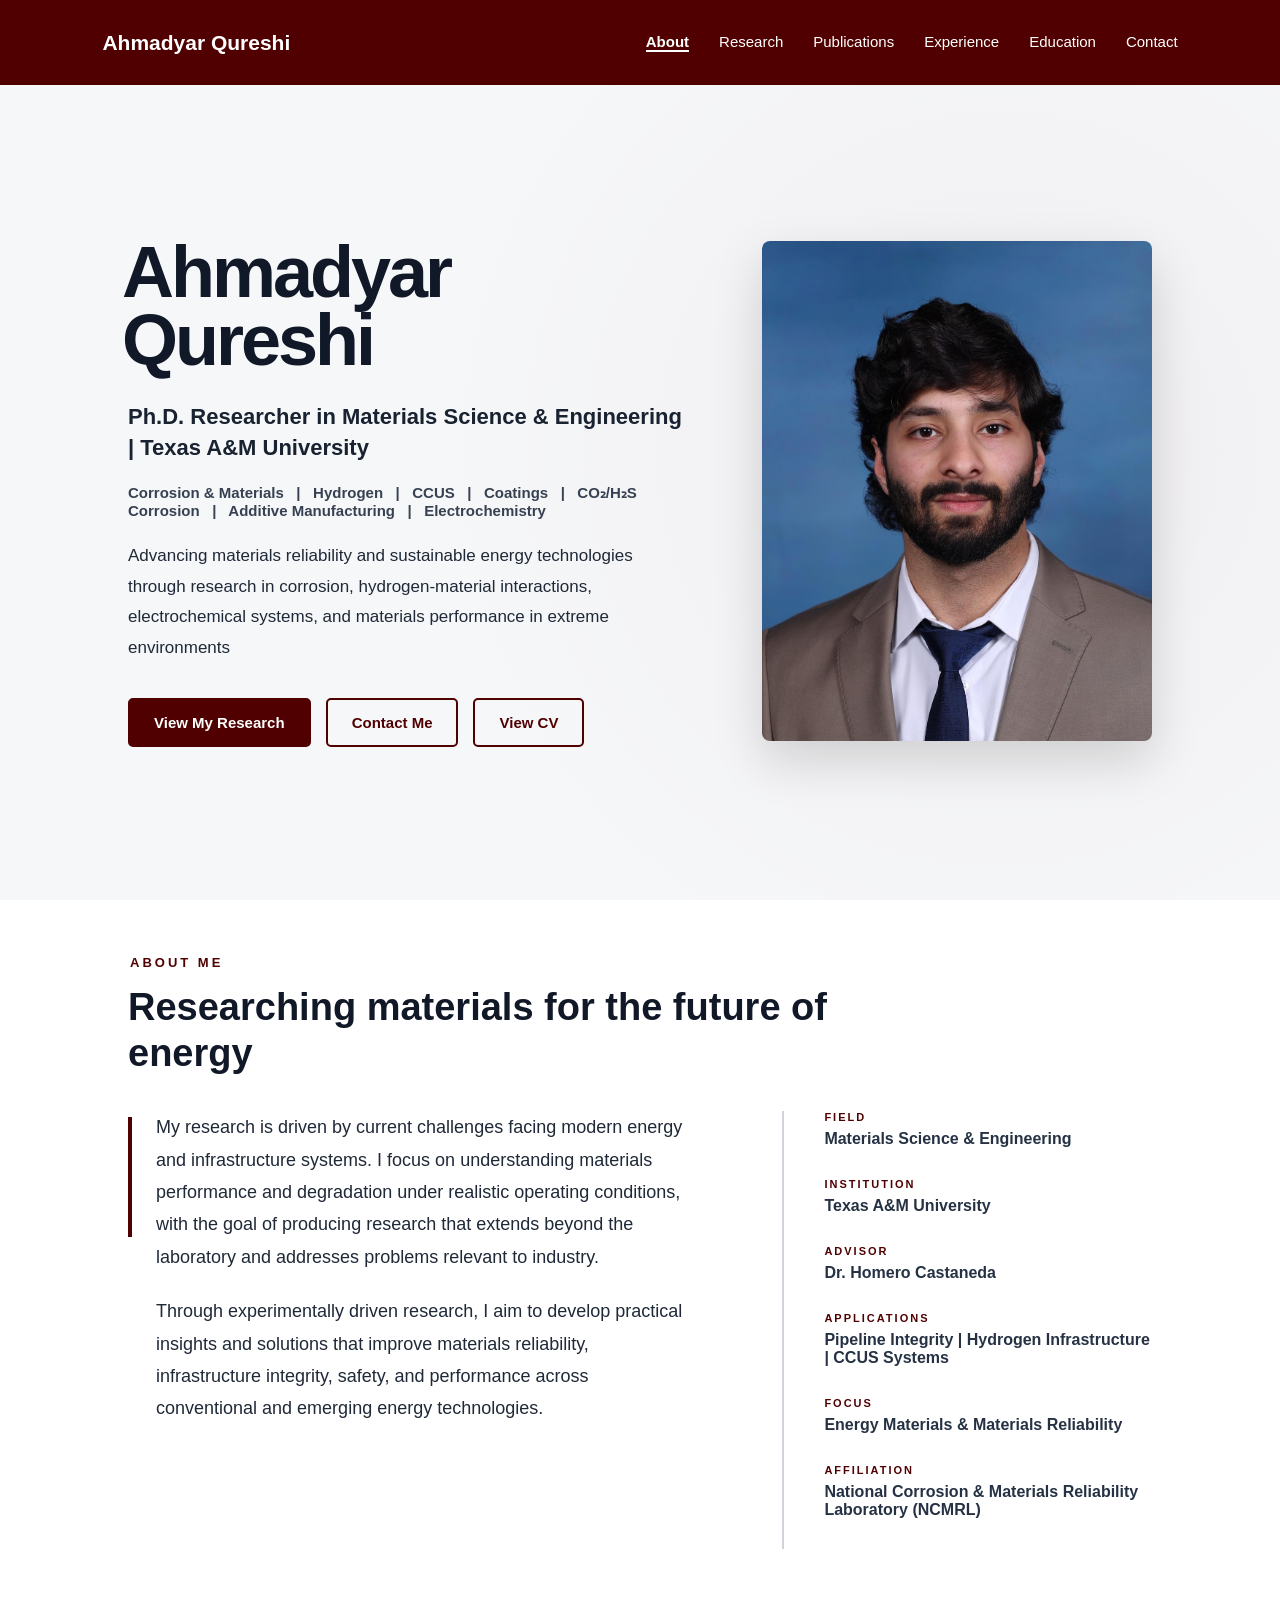
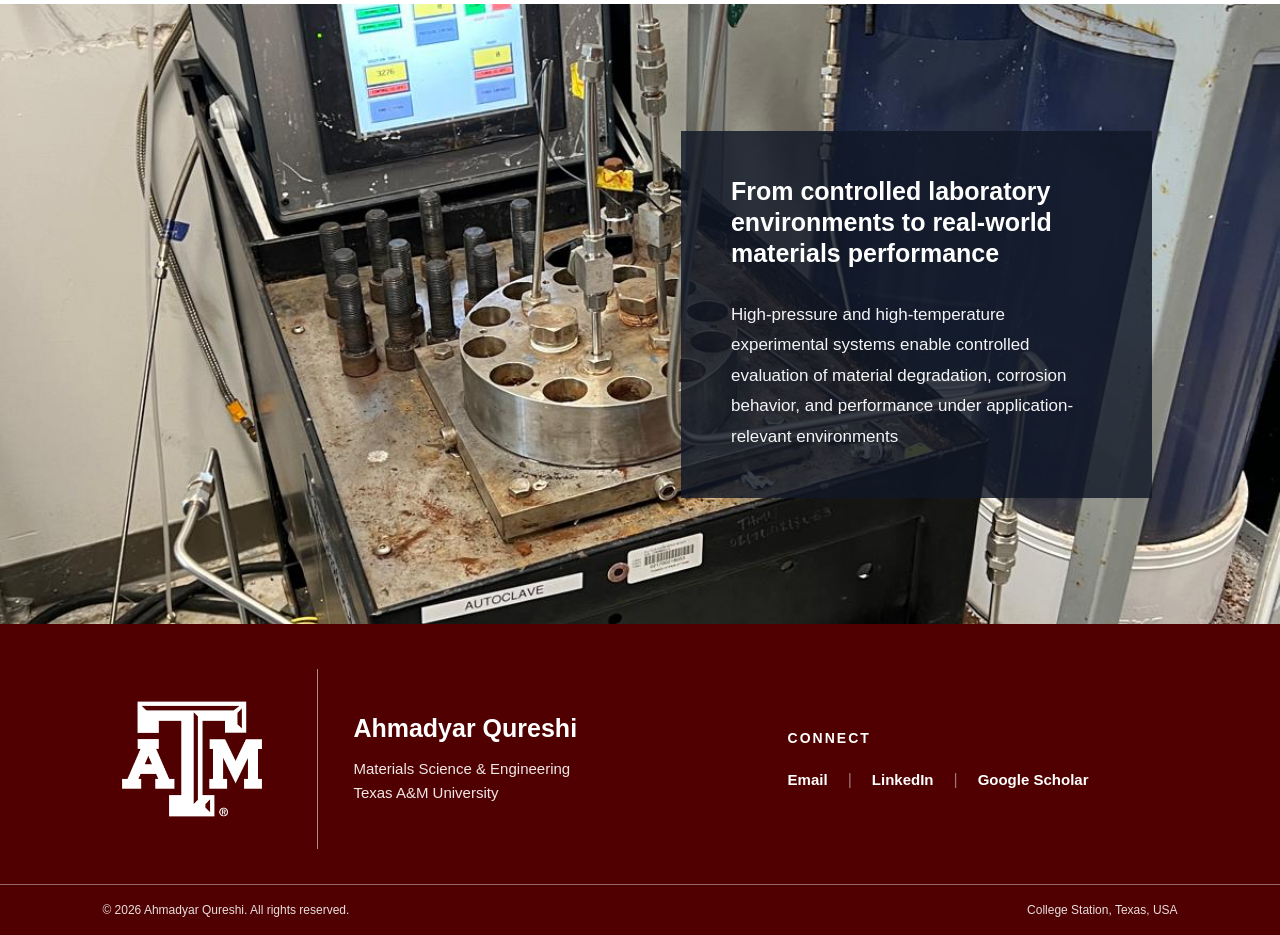
==== commit 4aa96091: "Improve website SEO" ====
--- a/index.html
+++ b/index.html
@@ -7,7 +7,42 @@
 
     <title>Ahmadyar Qureshi | Materials Science & Engineering</title>
 
-    <link rel="stylesheet" href="style.css">
+<meta name="description" content="Ahmadyar Qureshi is a Materials Science and Engineering researcher at Texas A&M University specializing in corrosion, materials reliability, hydrogen, CCUS, electrochemistry, coatings, and materials performance in extreme environments.">
+
+<link rel="canonical" href="https://ahmadyar-qureshi.github.io/Ahmadyar-Website/">
+<meta property="og:title" content="Ahmadyar Qureshi | Materials Science & Engineering">
+<meta property="og:description" content="Research in corrosion, materials reliability, hydrogen, CCUS, electrochemistry, coatings, and materials performance in extreme environments.">
+<meta property="og:type" content="website">
+<meta property="og:url" content="https://ahmadyar-qureshi.github.io/Ahmadyar-Website/">
+<meta property="og:image" content="https://ahmadyar-qureshi.github.io/Ahmadyar-Website/images/profile.jpg.jpeg">
+<link rel="stylesheet" href="style.css">
+<script type="application/ld+json">
+{
+  "@context": "https://schema.org",
+  "@type": "Person",
+  "name": "Ahmadyar Qureshi",
+  "url": "https://ahmadyar-qureshi.github.io/Ahmadyar-Website/",
+  "image": "https://ahmadyar-qureshi.github.io/Ahmadyar-Website/images/profile.jpg.jpeg",
+  "jobTitle": "Ph.D. Researcher in Materials Science & Engineering",
+  "affiliation": {
+    "@type": "CollegeOrUniversity",
+    "name": "Texas A&M University"
+  },
+  "sameAs": [
+    "https://www.linkedin.com/in/ahmadyar-qureshi/",
+    "https://scholar.google.com/citations?user=AeHmugYAAAAJ&hl=en"
+  ],
+  "knowsAbout": [
+    "Corrosion",
+    "Materials Reliability",
+    "Hydrogen",
+    "Carbon Capture, Utilization and Storage",
+    "Electrochemistry",
+    "Coatings",
+    "Additive Manufacturing"
+  ]
+}
+</script>
 </head>
 
 <body>
